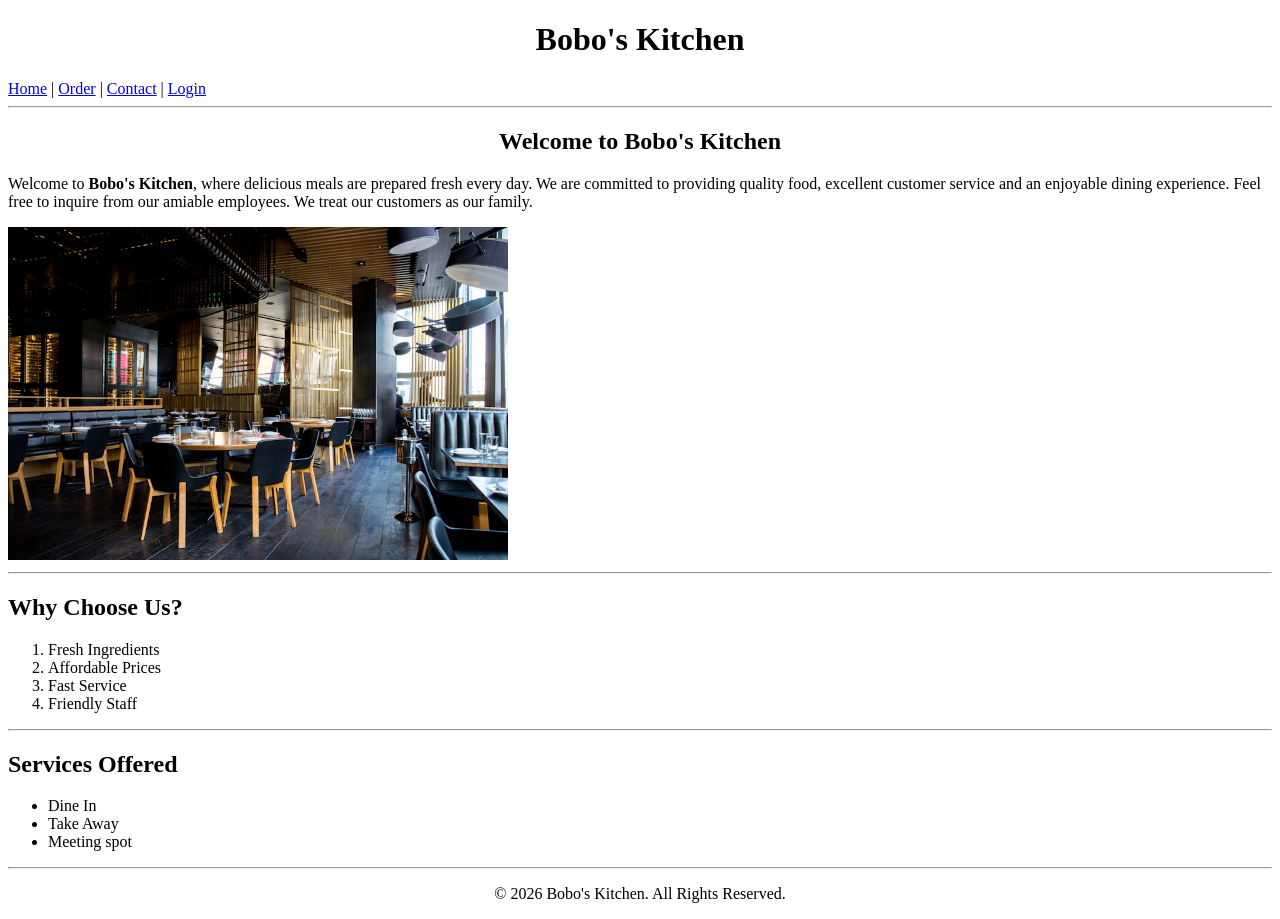
==== index.html @ f2ddc73f "Adding links to link the css file to the html files" ====
<!DOCTYPE html>

<html lang="en">

<head>
    <meta charset="UTF-8">
    <meta name="viewport" content="width=device-width, initial-scale=1.0">
    <title>Bobo's Kitchen - Home</title>
    <link rel="preconnect" href="https://fonts.googleapis.com">
<link rel="preconnect" href="https://fonts.gstatic.com" crossorigin>

<link href="https://fonts.googleapis.com/css2?family=Poppins:wght@300;400;500;600;700&display=swap" rel="stylesheet">

<link rel="stylesheet" href="css/style.css">
</head>

<body>

<header>
    <center><h1>Bobo's Kitchen</h1></center>

    <nav>
        <a href="index.html">Home</a> |
        <a href="order.html">Order</a> |
        <a href="contact.html">Contact</a> |
        <a href="login.html">Login</a>
    </nav>
</header>

<hr>

<section>

   <h2 align="center">Welcome to Bobo's Kitchen</h2>

    <p>
        Welcome to <strong>Bobo's Kitchen</strong>, where delicious meals are prepared
        fresh every day. We are committed to providing quality food,
        excellent customer service and an enjoyable dining experience.
        Feel free to inquire from our amiable employees.
        We treat our customers as our family. 
    </p>

    <img src="images\restaurant.jpeg"
        alt="Restaurant"
        width="500">

</section>

<hr>

<section>

    <h2>Why Choose Us?</h2>

    <ol>
        <li>Fresh Ingredients</li>
        <li>Affordable Prices</li>
        <li>Fast Service</li>
        <li>Friendly Staff</li>
    </ol>

</section>

<hr>

<section>

    <h2>Services Offered</h2>

    <ul>
        <li>Dine In</li>
        <li>Take Away</li>
        <li>Meeting spot</li>
    </ul>

</section>

<hr>

<footer>
    <p align="center">
        © 2026 Bobo's Kitchen. All Rights Reserved.
    </p></centre>
</footer>

</body>

</html>
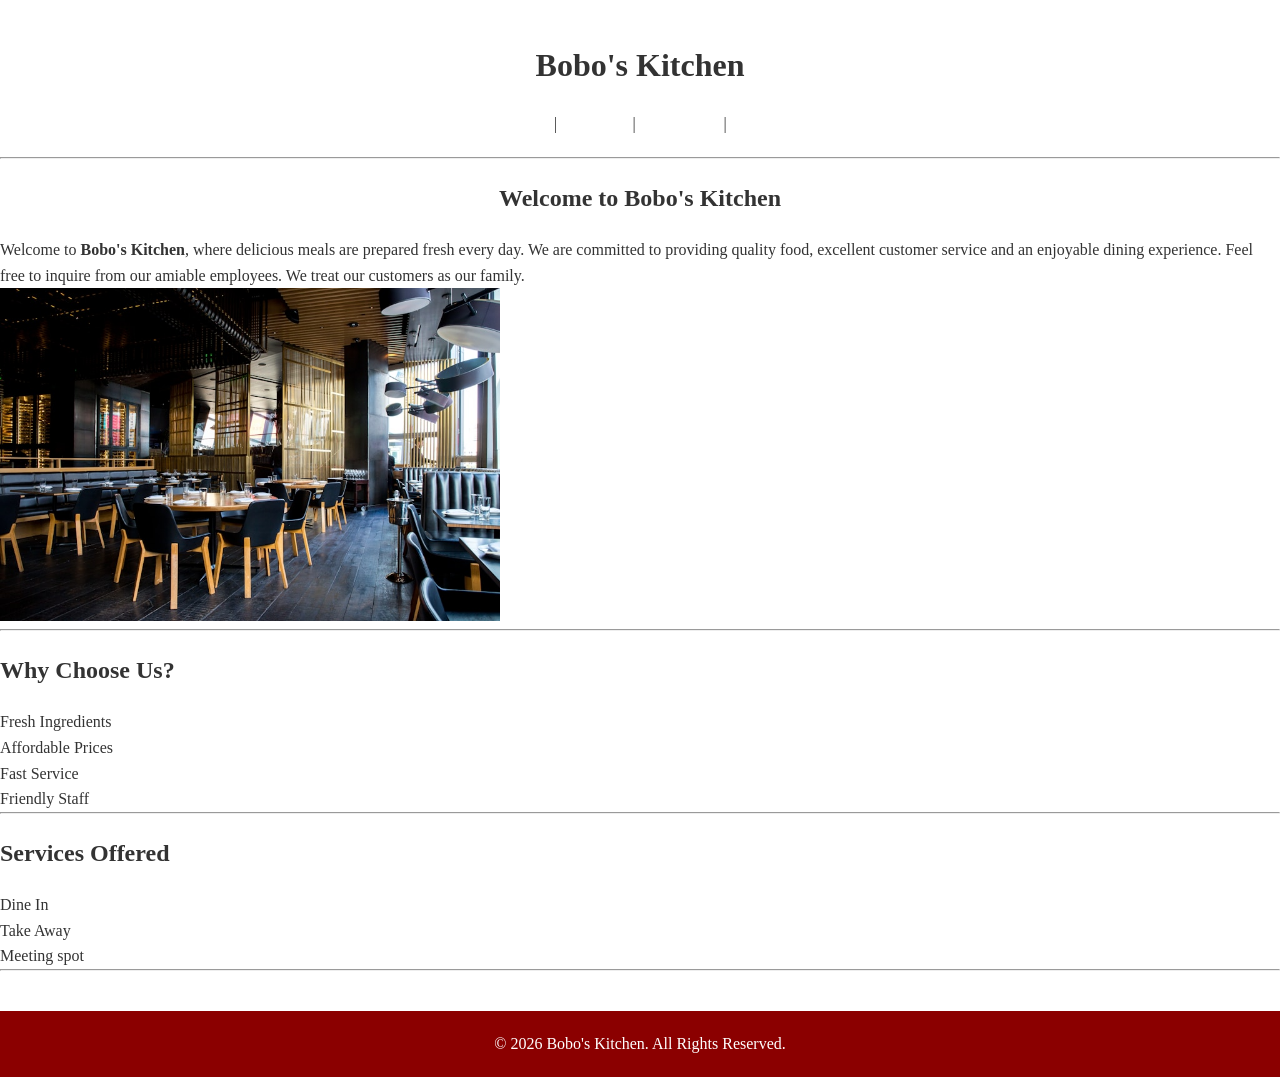
==== commit 5a517a61: "Modified html files" ====
--- a/index.html
+++ b/index.html
@@ -11,7 +11,7 @@
 
 <link href="https://fonts.googleapis.com/css2?family=Poppins:wght@300;400;500;600;700&display=swap" rel="stylesheet">
 
-<link rel="stylesheet" href="css/style.css">
+<link rel="stylesheet" href="CSS file/style.css">
 </head>
 
 <body>
--- a/CSS file/style.css
+++ b/CSS file/style.css
@@ -0,0 +1,309 @@
+/* GOOGLE FONT */
+
+*{
+margin:0;
+padding:0;
+box-sizing:border-box;
+}
+
+:root{
+
+```
+--background:#FFF8F0;
+--card:#FFFFFF;
+--text:#333333;
+
+--primary:#8B0000;
+--secondary:#D97706;
+```
+
+}
+
+.dark-mode{
+
+```
+--background:#1E1E1E;
+--card:#2C2C2C;
+--text:#F5F5F5;
+
+--primary:#D97706;
+--secondary:#FFD166;
+```
+
+}
+
+body{
+
+```
+font-family:'Poppins', sans-serif;
+background:var(--background);
+color:var(--text);
+
+line-height:1.6;
+```
+
+}
+
+/* HEADER */
+
+header{
+
+```
+background:var(--primary);
+
+padding:20px;
+
+text-align:center;
+```
+
+}
+
+/* NAVIGATION */
+
+nav{
+
+```
+display:flex;
+
+justify-content:center;
+
+gap:20px;
+
+margin-top:15px;
+
+flex-wrap:wrap;
+```
+
+}
+
+nav a{
+
+```
+text-decoration:none;
+
+color:white;
+
+padding:10px 15px;
+
+border-radius:6px;
+
+transition:0.3s;
+```
+
+}
+
+nav a:hover{
+
+```
+background:var(--secondary);
+```
+
+}
+
+/* TITLES */
+
+h1,h2,h3{
+
+```
+text-align:center;
+
+margin:20px 0;
+```
+
+}
+
+/* CARDS */
+
+.card{
+
+```
+background:var(--card);
+
+padding:20px;
+
+margin:20px auto;
+
+width:80%;
+
+border-radius:10px;
+
+box-shadow:0 2px 10px rgba(0,0,0,0.2);
+```
+
+}
+
+/* MENU IMAGES */
+
+.food-image{
+
+```
+width:250px;
+
+border-radius:10px;
+
+display:block;
+
+margin:auto;
+
+transition:0.4s;
+```
+
+}
+
+.food-image:hover{
+
+```
+transform:scale(1.05);
+```
+
+}
+
+/* FORMS */
+
+form{
+
+```
+width:60%;
+
+margin:auto;
+
+background:var(--card);
+
+padding:25px;
+
+border-radius:10px;
+
+box-shadow:0 2px 10px rgba(0,0,0,0.2);
+```
+
+}
+
+label{
+
+```
+font-weight:600;
+```
+
+}
+
+input,
+select,
+textarea{
+
+```
+width:100%;
+
+padding:10px;
+
+margin-top:5px;
+
+margin-bottom:15px;
+
+border:1px solid #ccc;
+
+border-radius:5px;
+```
+
+}
+
+/* BUTTONS */
+
+button{
+
+```
+background:var(--primary);
+
+color:white;
+
+border:none;
+
+padding:12px 20px;
+
+border-radius:5px;
+
+cursor:pointer;
+
+transition:0.3s;
+```
+
+}
+
+button:hover{
+
+```
+background:var(--secondary);
+```
+
+}
+
+/* TABLES */
+
+table{
+
+```
+margin:auto;
+
+border-collapse:collapse;
+```
+
+}
+
+table,
+th,
+td{
+
+```
+border:1px solid #ccc;
+```
+
+}
+
+th,
+td{
+
+```
+padding:10px;
+```
+
+}
+
+/* FOOTER */
+
+footer{
+
+```
+text-align:center;
+
+background:var(--primary);
+
+color:white;
+
+padding:20px;
+
+margin-top:40px;
+```
+
+}
+
+/* RESPONSIVE */
+
+@media(max-width:768px){
+
+```
+form{
+
+    width:90%;
+}
+
+.card{
+
+    width:95%;
+}
+
+nav{
+
+    flex-direction:column;
+}
+```
+
+}
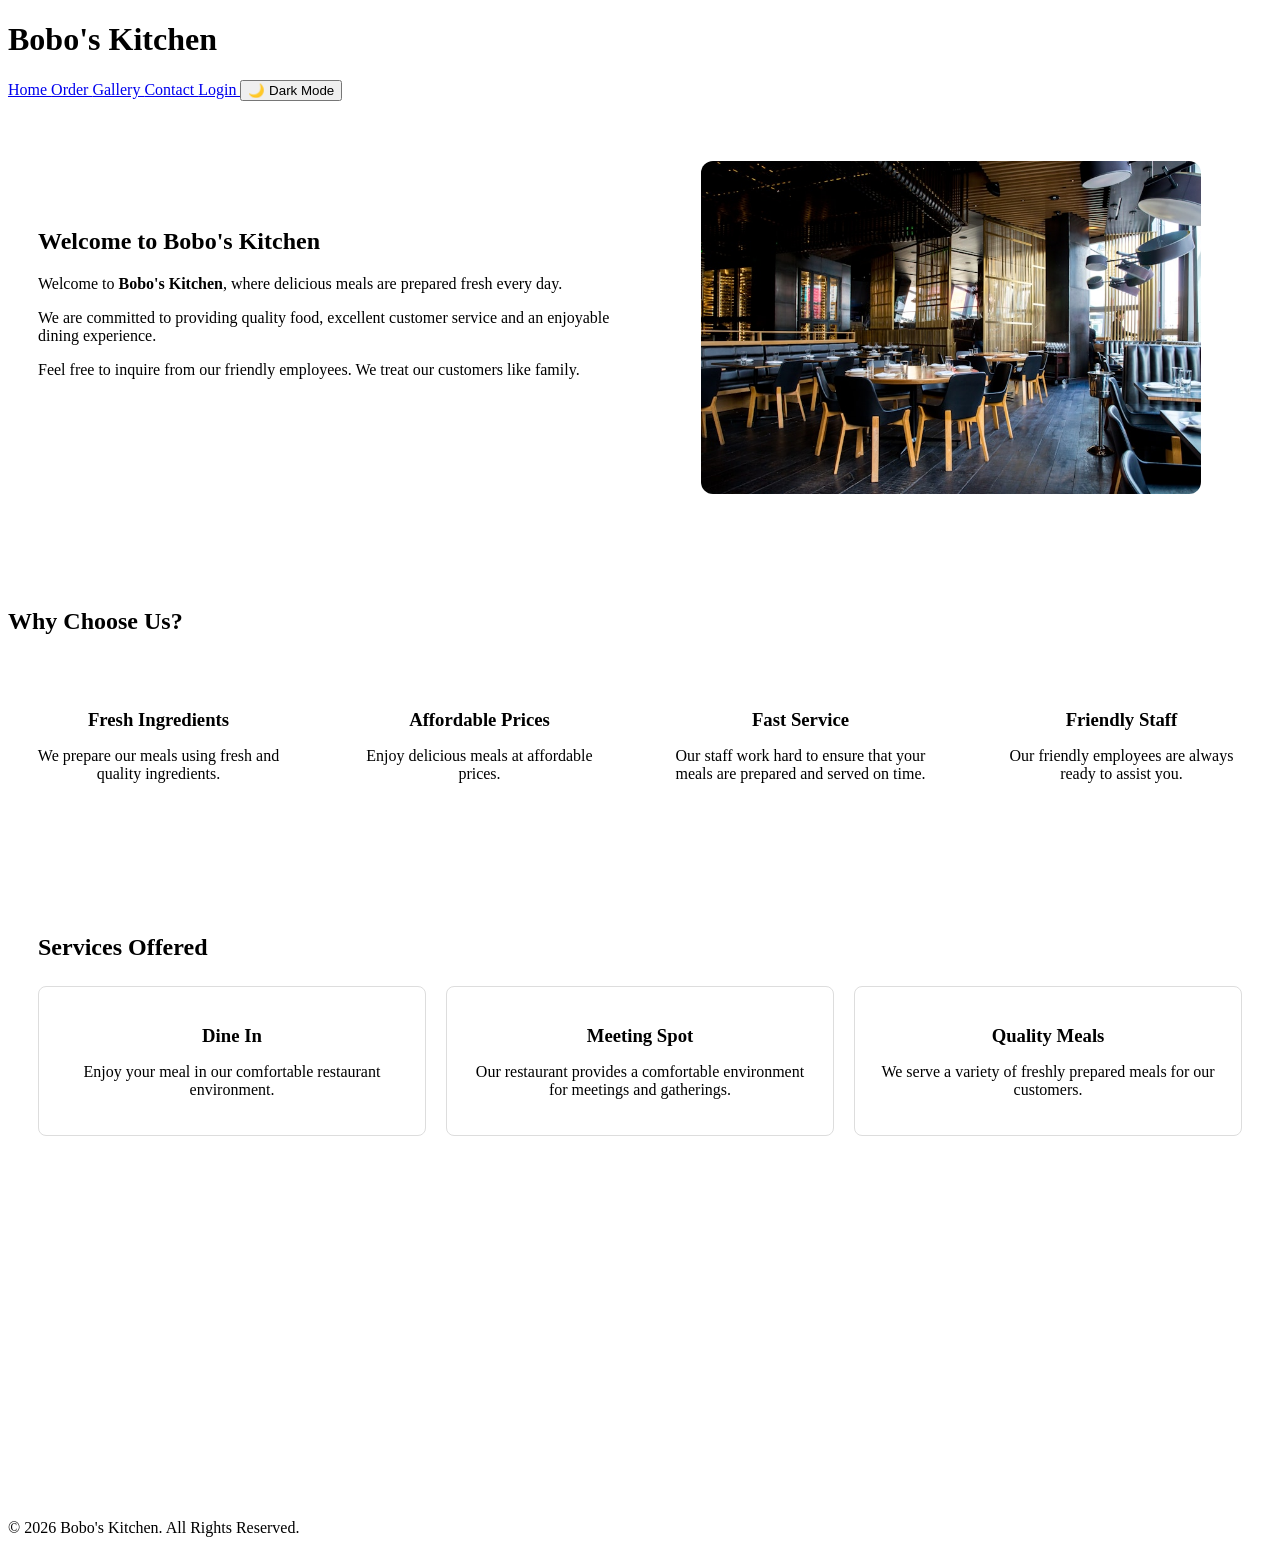
==== commit d19bc9a2: "Modified content" ====
--- a/index.html
+++ b/index.html
@@ -1,89 +1,362 @@
 <!DOCTYPE html>
-
 <html lang="en">
 
 <head>
+
     <meta charset="UTF-8">
+
     <meta name="viewport" content="width=device-width, initial-scale=1.0">
+
     <title>Bobo's Kitchen - Home</title>
+
+
+    <!-- Google Font -->
     <link rel="preconnect" href="https://fonts.googleapis.com">
-<link rel="preconnect" href="https://fonts.gstatic.com" crossorigin>
-
-<link href="https://fonts.googleapis.com/css2?family=Poppins:wght@300;400;500;600;700&display=swap" rel="stylesheet">
-
-<link rel="stylesheet" href="CSS file/style.css">
+
+    <link rel="preconnect"
+          href="https://fonts.gstatic.com"
+          crossorigin>
+
+    <link href="https://fonts.googleapis.com/css2?family=Poppins:wght@300;400;500;600;700&display=swap"
+          rel="stylesheet">
+
+
+    <!-- External CSS -->
+    <link rel="stylesheet"
+          href="CSS file/style.css">
+
 </head>
 
+
 <body>
 
-<header>
-    <center><h1>Bobo's Kitchen</h1></center>
-
-    <nav>
-        <a href="index.html">Home</a> |
-        <a href="order.html">Order</a> |
-        <a href="contact.html">Contact</a> |
-        <a href="login.html">Login</a>
-    </nav>
-</header>
-
-<hr>
-
-<section>
-
-   <h2 align="center">Welcome to Bobo's Kitchen</h2>
-
-    <p>
-        Welcome to <strong>Bobo's Kitchen</strong>, where delicious meals are prepared
-        fresh every day. We are committed to providing quality food,
-        excellent customer service and an enjoyable dining experience.
-        Feel free to inquire from our amiable employees.
-        We treat our customers as our family. 
-    </p>
-
-    <img src="images\restaurant.jpeg"
-        alt="Restaurant"
-        width="500">
-
-</section>
-
-<hr>
-
-<section>
-
-    <h2>Why Choose Us?</h2>
-
-    <ol>
-        <li>Fresh Ingredients</li>
-        <li>Affordable Prices</li>
-        <li>Fast Service</li>
-        <li>Friendly Staff</li>
-    </ol>
-
-</section>
-
-<hr>
-
-<section>
-
-    <h2>Services Offered</h2>
-
-    <ul>
-        <li>Dine In</li>
-        <li>Take Away</li>
-        <li>Meeting spot</li>
-    </ul>
-
-</section>
-
-<hr>
-
-<footer>
-    <p align="center">
-        © 2026 Bobo's Kitchen. All Rights Reserved.
-    </p></centre>
-</footer>
+
+    <!-- ==============================
+         HEADER
+    =============================== -->
+
+    <header class="site-header">
+
+        <div class="header-container">
+
+            <h1>Bobo's Kitchen</h1>
+
+
+            <!-- Navigation -->
+
+            <nav class="navbar">
+
+                <a href="index.html">
+                    Home
+                </a>
+
+                <a href="order.html">
+                    Order
+                </a>
+
+                <a href="gallery.html">
+                    Gallery
+                </a>
+
+                <a href="contact.html">
+                    Contact
+                </a>
+
+                <a href="login.html">
+                    Login
+                </a>
+
+
+                <!-- Dark Mode -->
+
+                <button id="themeToggle">
+                    🌙 Dark Mode
+                </button>
+
+            </nav>
+
+        </div>
+
+    </header>
+
+
+
+    <!-- ==============================
+         MAIN CONTENT
+    =============================== -->
+
+    <main class="main-content">
+
+
+        <!-- Welcome Section -->
+
+        <section class="welcome-section">
+
+            <div class="welcome-container">
+
+
+                <div class="welcome-text">
+
+                    <h2>
+                        Welcome to Bobo's Kitchen
+                    </h2>
+
+
+                    <p>
+
+                        Welcome to
+                        <strong>Bobo's Kitchen</strong>,
+                        where delicious meals are prepared
+                        fresh every day.
+
+                    </p>
+
+
+                    <p>
+
+                        We are committed to providing quality
+                        food, excellent customer service and
+                        an enjoyable dining experience.
+
+                    </p>
+
+
+                    <p>
+
+                        Feel free to inquire from our friendly
+                        employees. We treat our customers
+                        like family.
+
+                    </p>
+
+
+                    <a href="order.html"
+                       class="home-button">
+
+                        View Our Menu
+
+                    </a>
+
+                </div>
+
+
+
+                <div class="welcome-image">
+
+                    <img
+                        src="images/restaurant.jpeg"
+                        alt="Inside Bobo's Kitchen restaurant">
+
+                </div>
+
+
+            </div>
+
+        </section>
+
+
+
+        <!-- ==============================
+             WHY CHOOSE US
+        =============================== -->
+
+        <section class="why-us-section">
+
+            <h2>
+                Why Choose Us?
+            </h2>
+
+
+            <div class="features-container">
+
+
+                <!-- Feature 1 -->
+
+                <div class="feature-card">
+
+                    <h3>
+                        Fresh Ingredients
+                    </h3>
+
+                    <p>
+                        We prepare our meals using
+                        fresh and quality ingredients.
+                    </p>
+
+                </div>
+
+
+                <!-- Feature 2 -->
+
+                <div class="feature-card">
+
+                    <h3>
+                        Affordable Prices
+                    </h3>
+
+                    <p>
+                        Enjoy delicious meals at
+                        affordable prices.
+                    </p>
+
+                </div>
+
+
+                <!-- Feature 3 -->
+
+                <div class="feature-card">
+
+                    <h3>
+                        Fast Service
+                    </h3>
+
+                    <p>
+                        Our staff work hard to ensure
+                        that your meals are prepared
+                        and served on time.
+                    </p>
+
+                </div>
+
+
+                <!-- Feature 4 -->
+
+                <div class="feature-card">
+
+                    <h3>
+                        Friendly Staff
+                    </h3>
+
+                    <p>
+                        Our friendly employees are
+                        always ready to assist you.
+                    </p>
+
+                </div>
+
+            </div>
+
+        </section>
+
+
+
+        <!-- ==============================
+             SERVICES
+        =============================== -->
+
+        <section class="services-section">
+
+            <div class="content-card">
+
+                <h2>
+                    Services Offered
+                </h2>
+
+
+                <div class="services-list">
+
+                    <div class="service-item">
+
+                        <h3>
+                            Dine In
+                        </h3>
+
+                        <p>
+                            Enjoy your meal in our
+                            comfortable restaurant
+                            environment.
+                        </p>
+
+                    </div>
+
+
+                    <div class="service-item">
+
+                        <h3>
+                            Meeting Spot
+                        </h3>
+
+                        <p>
+                            Our restaurant provides
+                            a comfortable environment
+                            for meetings and gatherings.
+                        </p>
+
+                    </div>
+
+
+                    <div class="service-item">
+
+                        <h3>
+                            Quality Meals
+                        </h3>
+
+                        <p>
+                            We serve a variety of
+                            freshly prepared meals
+                            for our customers.
+                        </p>
+
+                    </div>
+
+                </div>
+
+            </div>
+
+        </section>
+
+
+
+        <!-- ==============================
+             CALL TO ACTION
+        =============================== -->
+
+        <section class="home-cta">
+
+            <h2>
+                Ready to Enjoy a Meal?
+            </h2>
+
+            <p>
+                Visit Bobo's Kitchen and enjoy
+                a delicious dining experience.
+            </p>
+
+
+            <a href="order.html"
+               class="home-button">
+
+                View Menu & Order
+
+            </a>
+
+        </section>
+
+
+    </main>
+
+
+
+    <!-- ==============================
+         FOOTER
+    =============================== -->
+
+    <footer class="site-footer">
+
+        <p>
+            © 2026 Bobo's Kitchen.
+            All Rights Reserved.
+        </p>
+
+    </footer>
+
+
+
+    <!-- JavaScript -->
+
+    <script src="js/script.js"></script>
+
 
 </body>
 
-</html>
+</html>
--- a/CSS file/style.css
+++ b/CSS file/style.css
@@ -1,309 +1,412 @@
-/* GOOGLE FONT */
-
-*{
-margin:0;
-padding:0;
-box-sizing:border-box;
-}
-
-:root{
-
-```
---background:#FFF8F0;
---card:#FFFFFF;
---text:#333333;
-
---primary:#8B0000;
---secondary:#D97706;
-```
-
-}
-
-.dark-mode{
-
-```
---background:#1E1E1E;
---card:#2C2C2C;
---text:#F5F5F5;
-
---primary:#D97706;
---secondary:#FFD166;
-```
-
-}
-
-body{
-
-```
-font-family:'Poppins', sans-serif;
-background:var(--background);
-color:var(--text);
-
-line-height:1.6;
-```
-
-}
-
-/* HEADER */
-
-header{
-
-```
-background:var(--primary);
-
-padding:20px;
-
-text-align:center;
-```
-
-}
-
-/* NAVIGATION */
-
-nav{
-
-```
-display:flex;
-
-justify-content:center;
-
-gap:20px;
-
-margin-top:15px;
-
-flex-wrap:wrap;
-```
-
-}
-
-nav a{
-
-```
-text-decoration:none;
-
-color:white;
-
-padding:10px 15px;
-
-border-radius:6px;
-
-transition:0.3s;
-```
-
-}
-
-nav a:hover{
-
-```
-background:var(--secondary);
-```
-
-}
-
-/* TITLES */
-
-h1,h2,h3{
-
-```
-text-align:center;
-
-margin:20px 0;
-```
-
-}
-
-/* CARDS */
-
-.card{
-
-```
-background:var(--card);
-
-padding:20px;
-
-margin:20px auto;
-
-width:80%;
-
-border-radius:10px;
-
-box-shadow:0 2px 10px rgba(0,0,0,0.2);
-```
-
-}
-
-/* MENU IMAGES */
-
-.food-image{
-
-```
-width:250px;
-
-border-radius:10px;
-
-display:block;
-
-margin:auto;
-
-transition:0.4s;
-```
-
-}
-
-.food-image:hover{
-
-```
-transform:scale(1.05);
-```
-
-}
-
-/* FORMS */
-
-form{
-
-```
-width:60%;
-
-margin:auto;
-
-background:var(--card);
-
-padding:25px;
-
-border-radius:10px;
-
-box-shadow:0 2px 10px rgba(0,0,0,0.2);
-```
-
-}
-
-label{
-
-```
-font-weight:600;
-```
-
-}
-
-input,
-select,
-textarea{
-
-```
-width:100%;
-
-padding:10px;
-
-margin-top:5px;
-
-margin-bottom:15px;
-
-border:1px solid #ccc;
-
-border-radius:5px;
-```
-
-}
-
-/* BUTTONS */
-
-button{
-
-```
-background:var(--primary);
-
-color:white;
-
-border:none;
-
-padding:12px 20px;
-
-border-radius:5px;
-
-cursor:pointer;
-
-transition:0.3s;
-```
-
-}
-
-button:hover{
-
-```
-background:var(--secondary);
-```
-
-}
-
-/* TABLES */
-
-table{
-
-```
-margin:auto;
-
-border-collapse:collapse;
-```
-
-}
-
-table,
-th,
-td{
-
-```
-border:1px solid #ccc;
-```
-
-}
-
-th,
-td{
-
-```
-padding:10px;
-```
-
-}
-
-/* FOOTER */
-
-footer{
-
-```
-text-align:center;
-
-background:var(--primary);
-
-color:white;
-
-padding:20px;
-
-margin-top:40px;
-```
-
-}
-
-/* RESPONSIVE */
-
-@media(max-width:768px){
-
-```
-form{
-
-    width:90%;
-}
-
-.card{
-
-    width:95%;
-}
-
-nav{
-
-    flex-direction:column;
-}
-```
-
-}
+/* ==============================
+   HOME PAGE
+============================== */
+
+.welcome-section {
+    padding: 30px 0;
+}
+
+.welcome-container {
+
+    display: flex;
+
+    align-items: center;
+
+    justify-content: space-between;
+
+    gap: 40px;
+
+    background: var(--card);
+
+    padding: 30px;
+
+    border-radius: 12px;
+
+    box-shadow: 0 4px 15px var(--shadow);
+}
+
+.welcome-text {
+
+    flex: 1;
+
+    text-align: left;
+}
+
+.welcome-text h2 {
+
+    text-align: left;
+
+    color: var(--primary);
+
+    margin-bottom: 20px;
+}
+
+.welcome-text p {
+
+    margin-bottom: 15px;
+}
+
+.welcome-image {
+
+    flex: 1;
+
+    text-align: center;
+}
+
+.welcome-image img {
+
+    width: 100%;
+
+    max-width: 500px;
+
+    border-radius: 12px;
+
+    transition: 0.4s;
+}
+
+.welcome-image img:hover {
+
+    transform: scale(1.03);
+}
+
+
+/* ==============================
+   HOME BUTTON
+============================== */
+
+.home-button {
+
+    display: inline-block;
+
+    margin-top: 15px;
+
+    padding: 12px 25px;
+
+    background: var(--primary);
+
+    color: white;
+
+    text-decoration: none;
+
+    border-radius: 7px;
+
+    transition: 0.3s;
+}
+
+.home-button:hover {
+
+    background: var(--secondary);
+
+    transform: translateY(-3px);
+}
+
+
+/* ==============================
+   WHY CHOOSE US
+============================== */
+
+.why-us-section {
+
+    padding: 30px 0;
+}
+
+.why-us-section > h2 {
+
+    color: var(--primary);
+
+    margin-bottom: 30px;
+}
+
+.features-container {
+
+    display: grid;
+
+    grid-template-columns: repeat(4, 1fr);
+
+    gap: 20px;
+}
+
+.feature-card {
+
+    background: var(--card);
+
+    padding: 25px;
+
+    border-radius: 10px;
+
+    text-align: center;
+
+    box-shadow: 0 4px 12px var(--shadow);
+
+    transition: 0.3s;
+}
+
+.feature-card:hover {
+
+    transform: translateY(-6px);
+}
+
+.feature-card h3 {
+
+    color: var(--primary);
+
+    margin-bottom: 10px;
+}
+
+
+/* ==============================
+   SERVICES
+============================== */
+
+.services-section {
+
+    padding: 30px 0;
+}
+
+.content-card {
+
+    background: var(--card);
+
+    padding: 30px;
+
+    border-radius: 12px;
+
+    box-shadow: 0 4px 15px var(--shadow);
+
+    margin-bottom: 30px;
+}
+
+.content-card h2 {
+
+    color: var(--primary);
+
+    margin-bottom: 25px;
+}
+
+.services-list {
+
+    display: grid;
+
+    grid-template-columns: repeat(3, 1fr);
+
+    gap: 20px;
+}
+
+.service-item {
+
+    padding: 20px;
+
+    border: 1px solid #ddd;
+
+    border-radius: 8px;
+
+    text-align: center;
+
+    transition: 0.3s;
+}
+
+.service-item:hover {
+
+    transform: translateY(-5px);
+
+    border-color: var(--secondary);
+}
+
+.service-item h3 {
+
+    color: var(--primary);
+
+    margin-bottom: 10px;
+}
+
+
+/* ==============================
+   HOME CALL TO ACTION
+============================== */
+
+.home-cta {
+
+    background: var(--primary);
+
+    color: white;
+
+    text-align: center;
+
+    padding: 40px 20px;
+
+    border-radius: 12px;
+
+    margin: 30px 0;
+}
+
+.home-cta h2 {
+
+    margin-bottom: 10px;
+}
+
+.home-cta p {
+
+    margin-bottom: 15px;
+}
+
+
+/* ==============================
+   CONTACT PAGE
+============================== */
+
+.page-title {
+
+    text-align: center;
+
+    margin-bottom: 30px;
+}
+
+.page-title h2 {
+
+    color: var(--primary);
+
+    margin-bottom: 10px;
+}
+
+
+/* ==============================
+   CONTACT DETAILS
+============================== */
+
+.contact-details {
+
+    display: grid;
+
+    grid-template-columns: repeat(3, 1fr);
+
+    gap: 20px;
+}
+
+.contact-item {
+
+    text-align: center;
+
+    padding: 20px;
+
+    border: 1px solid #ddd;
+
+    border-radius: 8px;
+
+    transition: 0.3s;
+}
+
+.contact-item:hover {
+
+    transform: translateY(-5px);
+
+    border-color: var(--secondary);
+}
+
+.contact-item h3 {
+
+    color: var(--primary);
+
+    margin-bottom: 8px;
+}
+
+
+/* ==============================
+   OPENING HOURS TABLE
+============================== */
+
+.hours-table {
+
+    width: 100%;
+
+    border-collapse: collapse;
+
+    margin-top: 20px;
+}
+
+.hours-table th {
+
+    background: var(--primary);
+
+    color: white;
+
+    padding: 14px;
+}
+
+.hours-table td {
+
+    padding: 14px;
+
+    text-align: center;
+
+    border: 1px solid #ddd;
+}
+
+.hours-table tr:hover {
+
+    background: rgba(212, 160, 23, 0.1);
+}
+
+
+/* ==============================
+   RESPONSIVE HOME & CONTACT
+============================== */
+
+@media (max-width: 900px) {
+
+    .welcome-container {
+
+        flex-direction: column;
+
+        text-align: center;
+    }
+
+    .welcome-text {
+
+        text-align: center;
+    }
+
+    .welcome-text h2 {
+
+        text-align: center;
+    }
+
+    .features-container {
+
+        grid-template-columns: repeat(2, 1fr);
+    }
+
+    .services-list {
+
+        grid-template-columns: 1fr;
+    }
+
+    .contact-details {
+
+        grid-template-columns: 1fr;
+    }
+}
+
+
+@media (max-width: 600px) {
+
+    .features-container {
+
+        grid-template-columns: 1fr;
+    }
+
+    .welcome-container {
+
+        padding: 20px;
+    }
+
+    .content-card {
+
+        padding: 20px;
+    }
+
+    .hours-table {
+
+        font-size: 14px;
+    }
+
+}
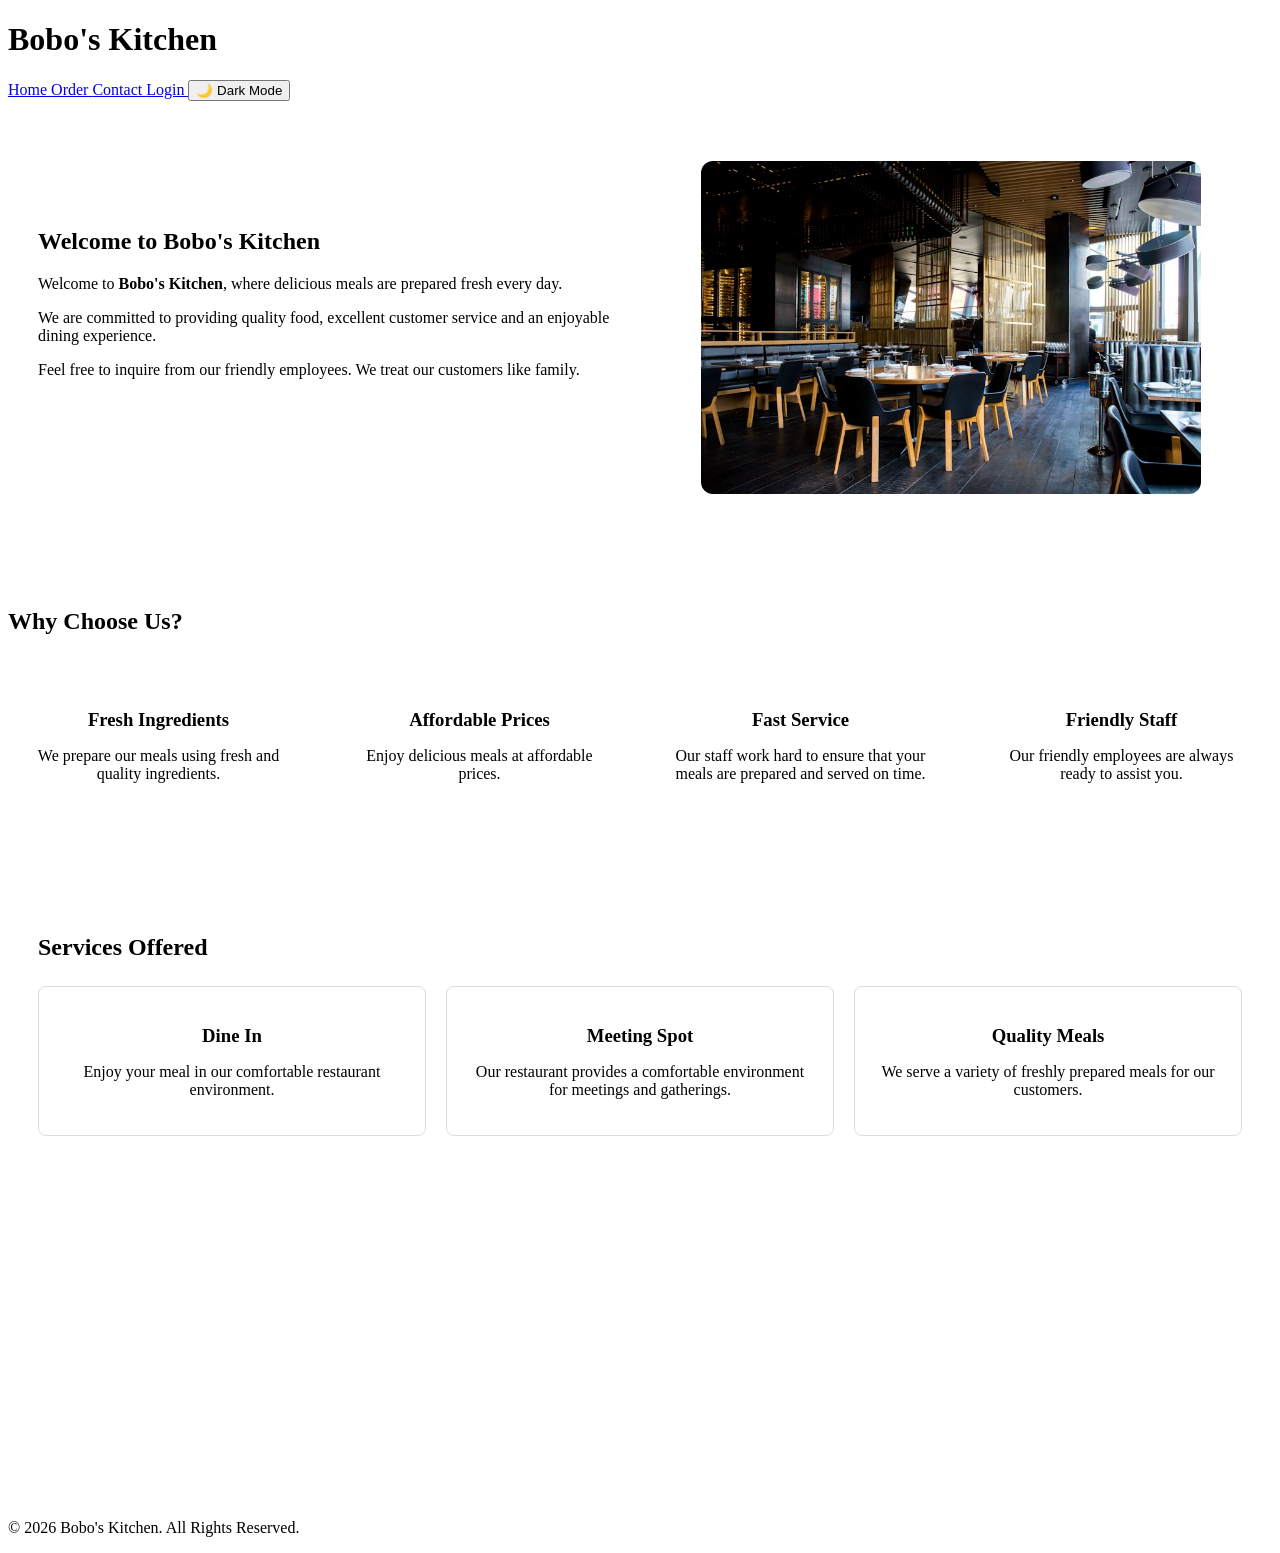
==== commit affc8698: "Modified some files" ====
--- a/index.html
+++ b/index.html
@@ -22,8 +22,7 @@
 
 
     <!-- External CSS -->
-    <link rel="stylesheet"
-          href="CSS file/style.css">
+    <link rel="stylesheet" href="CSS file/style.css">
 
 </head>
 
@@ -52,10 +51,6 @@
 
                 <a href="order.html">
                     Order
-                </a>
-
-                <a href="gallery.html">
-                    Gallery
                 </a>
 
                 <a href="contact.html">
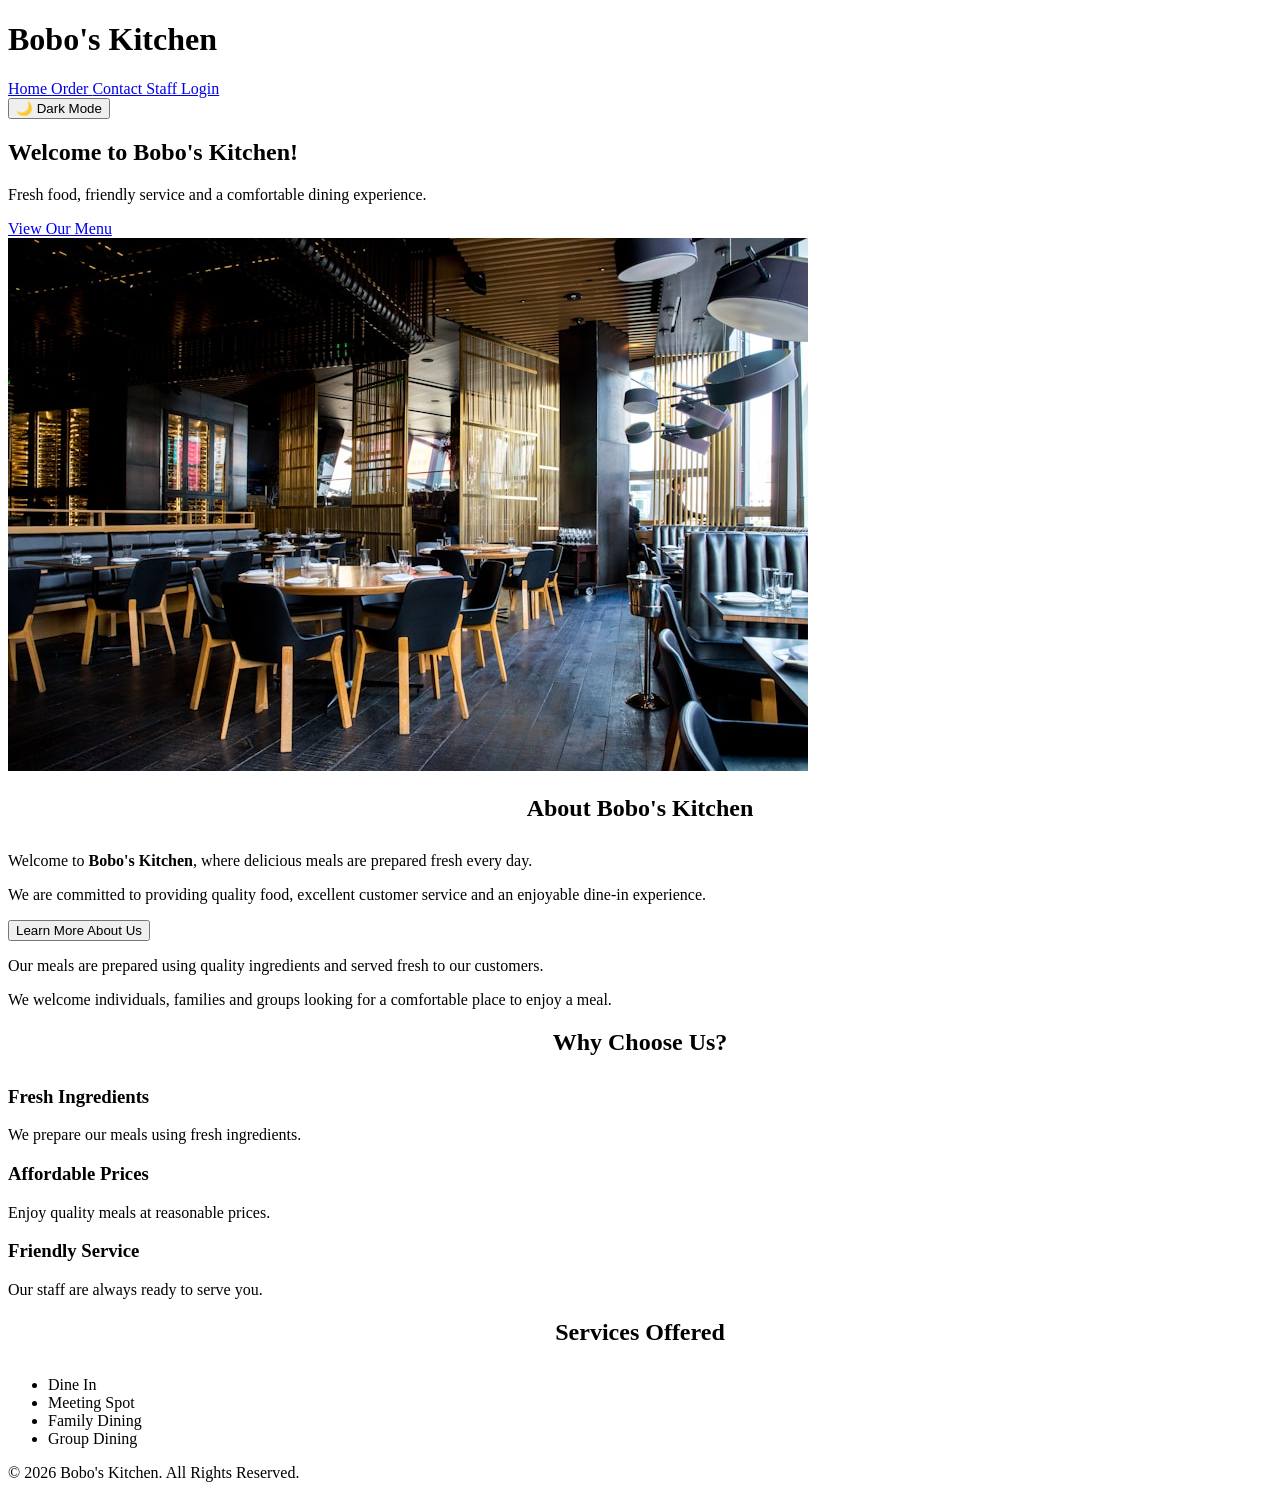
==== commit 6037ddb9: "Edited the html files" ====
--- a/index.html
+++ b/index.html
@@ -5,13 +5,14 @@
 
     <meta charset="UTF-8">
 
-    <meta name="viewport" content="width=device-width, initial-scale=1.0">
+    <meta name="viewport"
+          content="width=device-width, initial-scale=1.0">
 
     <title>Bobo's Kitchen - Home</title>
 
-
     <!-- Google Font -->
-    <link rel="preconnect" href="https://fonts.googleapis.com">
+    <link rel="preconnect"
+          href="https://fonts.googleapis.com">
 
     <link rel="preconnect"
           href="https://fonts.gstatic.com"
@@ -20,7 +21,6 @@
     <link href="https://fonts.googleapis.com/css2?family=Poppins:wght@300;400;500;600;700&display=swap"
           rel="stylesheet">
 
-
     <!-- External CSS -->
     <link rel="stylesheet" href="CSS file/style.css">
 
@@ -29,328 +29,240 @@
 
 <body>
 
-
-    <!-- ==============================
-         HEADER
-    =============================== -->
-
-    <header class="site-header">
-
-        <div class="header-container">
-
-            <h1>Bobo's Kitchen</h1>
-
-
-            <!-- Navigation -->
-
-            <nav class="navbar">
-
-                <a href="index.html">
-                    Home
-                </a>
-
-                <a href="order.html">
-                    Order
-                </a>
-
-                <a href="contact.html">
-                    Contact
-                </a>
-
-                <a href="login.html">
-                    Login
-                </a>
-
-
-                <!-- Dark Mode -->
-
-                <button id="themeToggle">
-                    🌙 Dark Mode
-                </button>
-
-            </nav>
-
-        </div>
-
-    </header>
-
-
-
-    <!-- ==============================
-         MAIN CONTENT
-    =============================== -->
-
-    <main class="main-content">
-
-
-        <!-- Welcome Section -->
-
-        <section class="welcome-section">
-
-            <div class="welcome-container">
-
-
-                <div class="welcome-text">
-
-                    <h2>
-                        Welcome to Bobo's Kitchen
-                    </h2>
-
-
-                    <p>
-
-                        Welcome to
-                        <strong>Bobo's Kitchen</strong>,
-                        where delicious meals are prepared
-                        fresh every day.
-
-                    </p>
-
-
-                    <p>
-
-                        We are committed to providing quality
-                        food, excellent customer service and
-                        an enjoyable dining experience.
-
-                    </p>
-
-
-                    <p>
-
-                        Feel free to inquire from our friendly
-                        employees. We treat our customers
-                        like family.
-
-                    </p>
-
-
-                    <a href="order.html"
-                       class="home-button">
-
-                        View Our Menu
-
-                    </a>
-
-                </div>
-
-
-
-                <div class="welcome-image">
-
-                    <img
-                        src="images/restaurant.jpeg"
-                        alt="Inside Bobo's Kitchen restaurant">
-
-                </div>
-
+<header class="site-header">
+
+    <div class="header-container">
+
+        <h1 class="logo">
+            Bobo's Kitchen
+        </h1>
+
+
+        <nav class="navbar">
+
+            <a href="index.html"
+               class="active">
+                Home
+            </a>
+
+            <a href="order.html">
+                Order
+            </a>
+
+            <a href="contact.html">
+                Contact
+            </a>
+
+            <a href="login.html">
+                Staff Login
+            </a>
+
+        </nav>
+
+
+        <button id="themeToggle"
+                class="theme-button">
+
+            🌙 Dark Mode
+
+        </button>
+
+    </div>
+
+</header>
+
+
+<main>
+
+    <!-- Welcome Section -->
+
+    <section class="hero">
+
+        <div class="hero-content">
+
+            <h2 id="welcomeMessage">
+                Welcome to Bobo's Kitchen!
+            </h2>
+
+
+            <p>
+
+                Fresh food, friendly service and
+                a comfortable dining experience.
+
+            </p>
+
+
+            <a href="order.html"
+               class="btn">
+
+                View Our Menu
+
+            </a>
+
+        </div>
+
+
+        <div class="hero-image">
+
+            <img src="images/restaurant.jpeg"
+                 alt="Bobo's Kitchen restaurant">
+
+        </div>
+
+    </section>
+
+
+    <!-- About -->
+
+    <section class="content-section">
+
+        <h2 class="page-title">
+            About Bobo's Kitchen
+        </h2>
+
+
+        <p>
+
+            Welcome to <strong>Bobo's Kitchen</strong>,
+            where delicious meals are prepared fresh
+            every day.
+
+        </p>
+
+
+        <p>
+
+            We are committed to providing quality food,
+            excellent customer service and an enjoyable
+            dine-in experience.
+
+        </p>
+
+
+        <button id="informationButton"
+                class="btn">
+
+            Learn More About Us
+
+        </button>
+
+
+        <div id="additionalInformation"
+             class="hidden">
+
+            <p>
+
+                Our meals are prepared using quality
+                ingredients and served fresh to our
+                customers.
+
+            </p>
+
+
+            <p>
+
+                We welcome individuals, families and
+                groups looking for a comfortable place
+                to enjoy a meal.
+
+            </p>
+
+        </div>
+
+    </section>
+
+
+    <!-- Why Choose Us -->
+
+    <section class="content-section">
+
+        <h2 class="page-title">
+            Why Choose Us?
+        </h2>
+
+
+        <div class="card-container">
+
+            <div class="info-card">
+
+                <h3>Fresh Ingredients</h3>
+
+                <p>
+                    We prepare our meals using
+                    fresh ingredients.
+                </p>
 
             </div>
 
-        </section>
-
-
-
-        <!-- ==============================
-             WHY CHOOSE US
-        =============================== -->
-
-        <section class="why-us-section">
-
-            <h2>
-                Why Choose Us?
-            </h2>
-
-
-            <div class="features-container">
-
-
-                <!-- Feature 1 -->
-
-                <div class="feature-card">
-
-                    <h3>
-                        Fresh Ingredients
-                    </h3>
-
-                    <p>
-                        We prepare our meals using
-                        fresh and quality ingredients.
-                    </p>
-
-                </div>
-
-
-                <!-- Feature 2 -->
-
-                <div class="feature-card">
-
-                    <h3>
-                        Affordable Prices
-                    </h3>
-
-                    <p>
-                        Enjoy delicious meals at
-                        affordable prices.
-                    </p>
-
-                </div>
-
-
-                <!-- Feature 3 -->
-
-                <div class="feature-card">
-
-                    <h3>
-                        Fast Service
-                    </h3>
-
-                    <p>
-                        Our staff work hard to ensure
-                        that your meals are prepared
-                        and served on time.
-                    </p>
-
-                </div>
-
-
-                <!-- Feature 4 -->
-
-                <div class="feature-card">
-
-                    <h3>
-                        Friendly Staff
-                    </h3>
-
-                    <p>
-                        Our friendly employees are
-                        always ready to assist you.
-                    </p>
-
-                </div>
+
+            <div class="info-card">
+
+                <h3>Affordable Prices</h3>
+
+                <p>
+                    Enjoy quality meals at
+                    reasonable prices.
+                </p>
 
             </div>
 
-        </section>
-
-
-
-        <!-- ==============================
-             SERVICES
-        =============================== -->
-
-        <section class="services-section">
-
-            <div class="content-card">
-
-                <h2>
-                    Services Offered
-                </h2>
-
-
-                <div class="services-list">
-
-                    <div class="service-item">
-
-                        <h3>
-                            Dine In
-                        </h3>
-
-                        <p>
-                            Enjoy your meal in our
-                            comfortable restaurant
-                            environment.
-                        </p>
-
-                    </div>
-
-
-                    <div class="service-item">
-
-                        <h3>
-                            Meeting Spot
-                        </h3>
-
-                        <p>
-                            Our restaurant provides
-                            a comfortable environment
-                            for meetings and gatherings.
-                        </p>
-
-                    </div>
-
-
-                    <div class="service-item">
-
-                        <h3>
-                            Quality Meals
-                        </h3>
-
-                        <p>
-                            We serve a variety of
-                            freshly prepared meals
-                            for our customers.
-                        </p>
-
-                    </div>
-
-                </div>
+
+            <div class="info-card">
+
+                <h3>Friendly Service</h3>
+
+                <p>
+                    Our staff are always ready
+                    to serve you.
+                </p>
 
             </div>
 
-        </section>
-
-
-
-        <!-- ==============================
-             CALL TO ACTION
-        =============================== -->
-
-        <section class="home-cta">
-
-            <h2>
-                Ready to Enjoy a Meal?
-            </h2>
-
-            <p>
-                Visit Bobo's Kitchen and enjoy
-                a delicious dining experience.
-            </p>
-
-
-            <a href="order.html"
-               class="home-button">
-
-                View Menu & Order
-
-            </a>
-
-        </section>
-
-
-    </main>
-
-
-
-    <!-- ==============================
-         FOOTER
-    =============================== -->
-
-    <footer class="site-footer">
-
-        <p>
-            © 2026 Bobo's Kitchen.
-            All Rights Reserved.
-        </p>
-
-    </footer>
-
-
-
-    <!-- JavaScript -->
-
-    <script src="js/script.js"></script>
-
+        </div>
+
+    </section>
+
+
+    <!-- Services -->
+
+    <section class="content-section">
+
+        <h2 class="page-title">
+            Services Offered
+        </h2>
+
+
+        <ul class="styled-list">
+
+            <li>Dine In</li>
+
+            <li>Meeting Spot</li>
+
+            <li>Family Dining</li>
+
+            <li>Group Dining</li>
+
+        </ul>
+
+    </section>
+
+</main>
+
+
+<footer class="site-footer">
+
+    <p>
+        © 2026 Bobo's Kitchen.
+        All Rights Reserved.
+    </p>
+
+</footer>
+
+
+<!-- External JavaScript -->
+
+<script src="js/script.js"></script>
 
 </body>
 
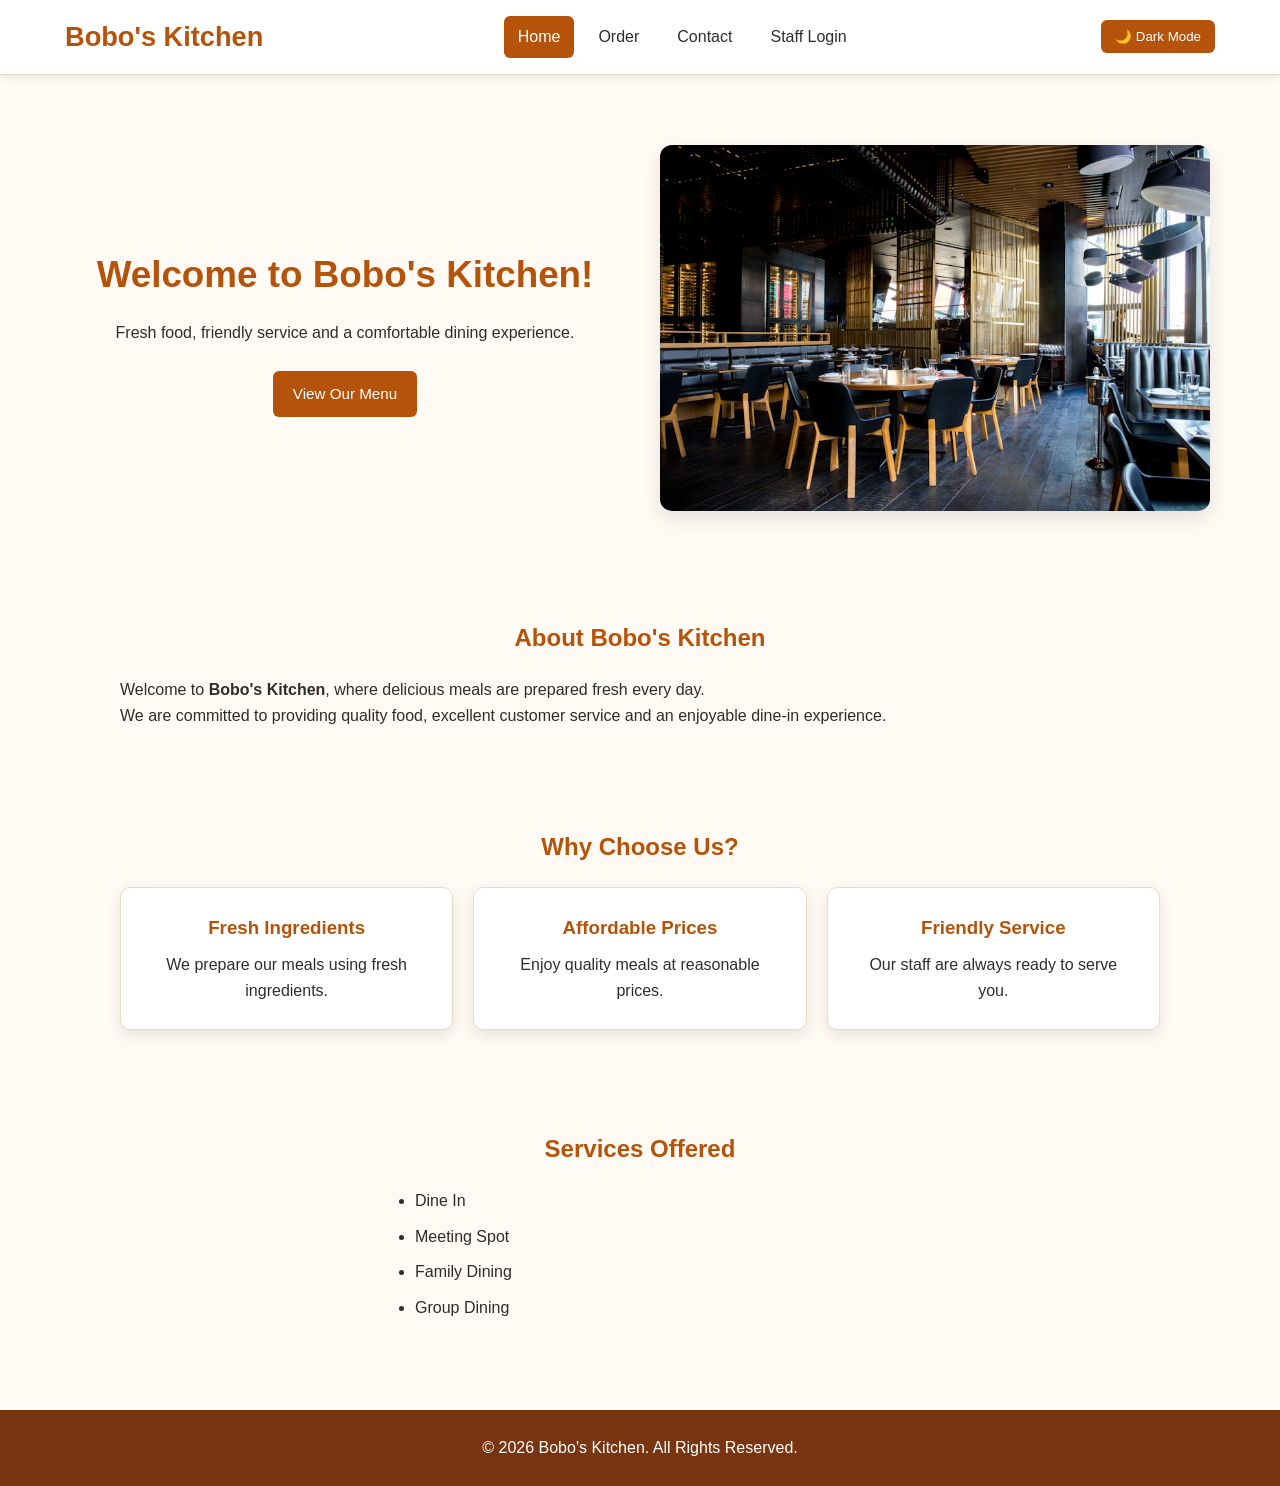
==== commit c9f7c1fd: "Deleted some lines" ====
--- a/index.html
+++ b/index.html
@@ -138,14 +138,6 @@
             dine-in experience.
 
         </p>
-
-
-        <button id="informationButton"
-                class="btn">
-
-            Learn More About Us
-
-        </button>
 
 
         <div id="additionalInformation"
--- a/CSS file/style.css
+++ b/CSS file/style.css
@@ -1,12 +1,123 @@
-/* ==============================
-   HOME PAGE
-============================== */
-
-.welcome-section {
-    padding: 30px 0;
-}
-
-.welcome-container {
+/* =========================================================
+   BOBO'S KITCHEN
+   MAIN EXTERNAL STYLESHEET
+   ========================================================= */
+
+
+/* =========================================================
+   1. GENERAL SETTINGS
+   ========================================================= */
+
+* {
+    box-sizing: border-box;
+    margin: 0;
+    padding: 0;
+}
+
+
+html {
+    scroll-behavior: smooth;
+}
+
+
+body {
+
+    font-family: 'Poppins', sans-serif;
+
+    background-color: #fffaf3;
+
+    color: #2d2d2d;
+
+    line-height: 1.6;
+
+    transition:
+        background-color 0.3s ease,
+        color 0.3s ease;
+}
+
+
+/* =========================================================
+   2. COLOUR VARIABLES
+   ========================================================= */
+
+:root {
+
+    --primary: #b45309;
+
+    --primary-dark: #78350f;
+
+    --secondary: #f59e0b;
+
+    --background: #fffaf3;
+
+    --card-background: #ffffff;
+
+    --text: #2d2d2d;
+
+    --border: #eadcc8;
+
+    --shadow: rgba(0, 0, 0, 0.10);
+
+}
+
+
+/* =========================================================
+   3. DARK MODE
+   ========================================================= */
+
+body.dark-mode {
+
+    --primary: #f59e0b;
+
+    --primary-dark: #fbbf24;
+
+    --secondary: #f59e0b;
+
+    --background: #1c1917;
+
+    --card-background: #292524;
+
+    --text: #f5f5f4;
+
+    --border: #57534e;
+
+    --shadow: rgba(0, 0, 0, 0.40);
+
+    background-color: var(--background);
+
+    color: var(--text);
+
+}
+
+
+/* =========================================================
+   4. HEADER
+   ========================================================= */
+
+.site-header {
+
+    background-color: var(--card-background);
+
+    border-bottom: 1px solid var(--border);
+
+    box-shadow:
+        0 2px 8px var(--shadow);
+
+    position: sticky;
+
+    top: 0;
+
+    z-index: 1000;
+}
+
+
+.header-container {
+
+    max-width: 1200px;
+
+    margin: auto;
+
+    padding: 15px 25px;
 
     display: flex;
 
@@ -14,399 +125,930 @@
 
     justify-content: space-between;
 
+    gap: 20px;
+
+}
+
+
+.logo {
+
+    color: var(--primary);
+
+    font-size: 1.7rem;
+
+    white-space: nowrap;
+
+}
+
+
+/* =========================================================
+   5. NAVIGATION BAR
+   CSS FLEXBOX
+   ========================================================= */
+
+.navbar {
+
+    display: flex;
+
+    align-items: center;
+
+    justify-content: center;
+
+    gap: 10px;
+
+    flex-wrap: wrap;
+}
+
+
+.navbar a {
+
+    text-decoration: none;
+
+    color: var(--text);
+
+    padding: 8px 14px;
+
+    border-radius: 6px;
+
+    transition:
+        background-color 0.3s ease,
+        color 0.3s ease;
+
+}
+
+
+.navbar a:hover {
+
+    background-color: var(--primary);
+
+    color: white;
+
+}
+
+
+.navbar a.active {
+
+    background-color: var(--primary);
+
+    color: white;
+
+}
+
+
+/* =========================================================
+   6. THEME BUTTON
+   ========================================================= */
+
+.theme-button {
+
+    border: none;
+
+    background-color: var(--primary);
+
+    color: white;
+
+    padding: 9px 14px;
+
+    border-radius: 6px;
+
+    cursor: pointer;
+
+    font-family: inherit;
+
+    transition:
+        transform 0.2s ease,
+        background-color 0.3s ease;
+
+}
+
+
+.theme-button:hover {
+
+    background-color: var(--primary-dark);
+
+    transform: translateY(-2px);
+
+}
+
+
+/* =========================================================
+   7. HERO SECTION
+   ========================================================= */
+
+.hero {
+
+    max-width: 1200px;
+
+    margin: 40px auto;
+
+    padding: 30px;
+
+    display: grid;
+
+    grid-template-columns: 1fr 1fr;
+
+    align-items: center;
+
     gap: 40px;
-
-    background: var(--card);
+}
+
+
+.hero-content {
+
+    text-align: center;
+
+}
+
+
+.hero-content h2 {
+
+    color: var(--primary);
+
+    font-size: 2.3rem;
+
+    margin-bottom: 15px;
+
+}
+
+
+.hero-content p {
+
+    margin-bottom: 25px;
+
+}
+
+
+.hero-image img {
+
+    width: 100%;
+
+    border-radius: 12px;
+
+    box-shadow:
+        0 8px 20px var(--shadow);
+
+}
+
+
+/* =========================================================
+   8. GENERAL SECTIONS
+   ========================================================= */
+
+.content-section {
+
+    max-width: 1100px;
+
+    margin: 40px auto;
 
     padding: 30px;
 
+}
+
+
+.page-title {
+
+    text-align: center;
+
+    color: var(--primary);
+
+    margin-bottom: 20px;
+
+}
+
+
+.section-intro {
+
+    text-align: center;
+
+    margin-bottom: 25px;
+
+}
+
+
+/* =========================================================
+   9. BUTTONS
+   ========================================================= */
+
+.btn {
+
+    display: inline-block;
+
+    border: none;
+
+    background-color: var(--primary);
+
+    color: white;
+
+    padding: 11px 20px;
+
+    border-radius: 6px;
+
+    cursor: pointer;
+
+    font-family: inherit;
+
+    font-size: 0.95rem;
+
+    text-decoration: none;
+
+    transition:
+        background-color 0.3s ease,
+        transform 0.2s ease,
+        box-shadow 0.2s ease;
+
+}
+
+
+.btn:hover {
+
+    background-color: var(--primary-dark);
+
+    transform: translateY(-2px);
+
+    box-shadow:
+        0 5px 12px var(--shadow);
+
+}
+
+
+/* =========================================================
+   10. INFORMATION CARDS
+   ========================================================= */
+
+.card-container {
+
+    display: grid;
+
+    grid-template-columns:
+        repeat(3, 1fr);
+
+    gap: 20px;
+
+}
+
+
+.info-card {
+
+    background-color: var(--card-background);
+
+    border: 1px solid var(--border);
+
+    padding: 25px;
+
+    border-radius: 10px;
+
+    text-align: center;
+
+    box-shadow:
+        0 5px 15px var(--shadow);
+
+    transition:
+        transform 0.3s ease;
+
+}
+
+
+.info-card:hover {
+
+    transform: translateY(-5px);
+
+}
+
+
+.info-card h3 {
+
+    color: var(--primary);
+
+    margin-bottom: 10px;
+
+}
+
+
+/* =========================================================
+   11. LISTS
+   ========================================================= */
+
+.styled-list {
+
+    max-width: 500px;
+
+    margin: auto;
+
+    padding-left: 25px;
+
+}
+
+
+.styled-list li {
+
+    margin-bottom: 10px;
+
+}
+
+
+/* =========================================================
+   12. MENU
+   ========================================================= */
+
+.menu-container {
+
+    display: grid;
+
+    grid-template-columns:
+        repeat(3, 1fr);
+
+    gap: 25px;
+
+}
+
+
+/* =========================================================
+   13. CSS FLIP CARDS
+   ========================================================= */
+
+.flip-card {
+
+    background-color: transparent;
+
+    width: 100%;
+
+    height: 350px;
+
+    perspective: 1000px;
+
+}
+
+
+.flip-card-inner {
+
+    position: relative;
+
+    width: 100%;
+
+    height: 100%;
+
+    transition:
+        transform 0.7s;
+
+    transform-style: preserve-3d;
+
+}
+
+
+.flip-card:hover
+.flip-card-inner {
+
+    transform: rotateY(180deg);
+
+}
+
+
+.flip-card-front,
+.flip-card-back {
+
+    position: absolute;
+
+    width: 100%;
+
+    height: 100%;
+
+    backface-visibility: hidden;
+
+    border-radius: 10px;
+
+    overflow: hidden;
+
+    box-shadow:
+        0 5px 15px var(--shadow);
+
+}
+
+
+.flip-card-front {
+
+    background-color: var(--card-background);
+
+    text-align: center;
+
+}
+
+
+.flip-card-front img {
+
+    width: 100%;
+
+    height: 230px;
+
+    object-fit: cover;
+
+}
+
+
+.flip-card-front h3 {
+
+    color: var(--primary);
+
+    margin-top: 10px;
+
+}
+
+
+.flip-card-back {
+
+    background-color: var(--primary);
+
+    color: white;
+
+    transform: rotateY(180deg);
+
+    padding: 30px;
+
+    display: flex;
+
+    flex-direction: column;
+
+    align-items: center;
+
+    justify-content: center;
+
+    text-align: center;
+
+}
+
+
+.flip-card-back h3 {
+
+    margin-bottom: 15px;
+
+}
+
+
+/* =========================================================
+   14. FORMS
+   ========================================================= */
+
+.form-section {
+
+    max-width: 650px;
+
+    margin: 50px auto;
+
+    padding: 20px;
+
+}
+
+
+.form-card {
+
+    background-color: var(--card-background);
+
+    border: 1px solid var(--border);
+
+    padding: 35px;
+
     border-radius: 12px;
 
-    box-shadow: 0 4px 15px var(--shadow);
-}
-
-.welcome-text {
-
-    flex: 1;
-
-    text-align: left;
-}
-
-.welcome-text h2 {
-
-    text-align: left;
+    box-shadow:
+        0 8px 20px var(--shadow);
+
+}
+
+
+.main-form {
+
+    max-width: 650px;
+
+    margin: auto;
+
+    background-color: var(--card-background);
+
+    padding: 30px;
+
+    border-radius: 10px;
+
+    border: 1px solid var(--border);
+
+    box-shadow:
+        0 5px 15px var(--shadow);
+
+}
+
+
+.main-form label,
+.form-card label {
+
+    display: block;
+
+    margin-top: 15px;
+
+    margin-bottom: 6px;
+
+    font-weight: 500;
+
+}
+
+
+.main-form input,
+.main-form select,
+.main-form textarea,
+.form-card input,
+.form-card select,
+.form-card textarea {
+
+    width: 100%;
+
+    padding: 11px;
+
+    border: 1px solid var(--border);
+
+    border-radius: 6px;
+
+    background-color: var(--background);
+
+    color: var(--text);
+
+    font-family: inherit;
+
+    font-size: 1rem;
+
+    outline: none;
+
+    transition:
+        border-color 0.3s ease,
+        box-shadow 0.3s ease;
+
+}
+
+
+.main-form input:focus,
+.main-form select:focus,
+.main-form textarea:focus,
+.form-card input:focus,
+.form-card select:focus {
+
+    border-color: var(--primary);
+
+    box-shadow:
+        0 0 0 3px
+        rgba(180, 83, 9, 0.15);
+
+}
+
+
+.main-form .btn,
+.form-card .btn {
+
+    margin-top: 20px;
+
+    width: 100%;
+
+}
+
+
+/* =========================================================
+   15. FORM LINKS
+   ========================================================= */
+
+.form-link {
+
+    text-align: center;
+
+    margin-top: 20px;
+
+}
+
+
+.form-link a {
 
     color: var(--primary);
 
-    margin-bottom: 20px;
-}
-
-.welcome-text p {
+    font-weight: 600;
+
+    text-decoration: none;
+
+}
+
+
+.form-link a:hover {
+
+    text-decoration: underline;
+
+}
+
+
+/* =========================================================
+   16. REVIEWS
+   ========================================================= */
+
+.review-container {
+
+    display: grid;
+
+    grid-template-columns:
+        repeat(3, 1fr);
+
+    gap: 20px;
+
+}
+
+
+.review-card {
+
+    background-color: var(--card-background);
+
+    border: 1px solid var(--border);
+
+    border-radius: 10px;
+
+    padding: 20px;
+
+    box-shadow:
+        0 5px 15px var(--shadow);
+
+}
+
+
+.review-card h3 {
+
+    color: var(--primary);
+
+    margin-bottom: 10px;
+
+}
+
+
+/* =========================================================
+   17. CONTACT
+   ========================================================= */
+
+.contact-grid {
+
+    display: grid;
+
+    grid-template-columns:
+        repeat(2, 1fr);
+
+    gap: 25px;
+
+}
+
+
+.contact-card {
+
+    background-color: var(--card-background);
+
+    padding: 25px;
+
+    border-radius: 10px;
+
+    border: 1px solid var(--border);
+
+    box-shadow:
+        0 5px 15px var(--shadow);
+
+}
+
+
+.contact-card h3 {
+
+    color: var(--primary);
 
     margin-bottom: 15px;
-}
-
-.welcome-image {
-
-    flex: 1;
+
+}
+
+
+/* =========================================================
+   18. TABLE
+   ========================================================= */
+
+table {
+
+    width: 100%;
+
+    border-collapse: collapse;
+
+}
+
+
+th,
+td {
+
+    padding: 10px;
+
+    border: 1px solid var(--border);
 
     text-align: center;
-}
-
-.welcome-image img {
-
-    width: 100%;
-
-    max-width: 500px;
-
-    border-radius: 12px;
-
-    transition: 0.4s;
-}
-
-.welcome-image img:hover {
-
-    transform: scale(1.03);
-}
-
-
-/* ==============================
-   HOME BUTTON
-============================== */
-
-.home-button {
-
-    display: inline-block;
-
-    margin-top: 15px;
-
-    padding: 12px 25px;
-
-    background: var(--primary);
+
+}
+
+
+th {
+
+    background-color: var(--primary);
 
     color: white;
 
-    text-decoration: none;
-
-    border-radius: 7px;
-
-    transition: 0.3s;
-}
-
-.home-button:hover {
-
-    background: var(--secondary);
-
-    transform: translateY(-3px);
-}
-
-
-/* ==============================
-   WHY CHOOSE US
-============================== */
-
-.why-us-section {
-
-    padding: 30px 0;
-}
-
-.why-us-section > h2 {
-
-    color: var(--primary);
-
-    margin-bottom: 30px;
-}
-
-.features-container {
-
-    display: grid;
-
-    grid-template-columns: repeat(4, 1fr);
-
-    gap: 20px;
-}
-
-.feature-card {
-
-    background: var(--card);
+}
+
+
+/* =========================================================
+   19. JAVASCRIPT CONTENT
+   ========================================================= */
+
+.hidden {
+
+    display: none;
+
+}
+
+
+#additionalInformation {
+
+    margin: 25px auto;
+
+    padding: 20px;
+
+    max-width: 700px;
+
+    background-color: var(--card-background);
+
+    border-left:
+        4px solid var(--primary);
+
+    border-radius: 6px;
+
+}
+
+
+/* Confirmation */
+
+.confirmation-message {
+
+    display: none;
+
+    margin-top: 20px;
+
+    padding: 15px;
+
+    background-color: #e8f7ec;
+
+    color: #176b2c;
+
+    border-radius: 6px;
+
+    text-align: center;
+
+}
+
+
+.confirmation-message.show {
+
+    display: block;
+
+}
+
+
+/* Form errors */
+
+.form-error {
+
+    color: #b00020;
+
+    background-color: #ffe5e5;
+
+    padding: 10px;
+
+    border-radius: 6px;
+
+    margin-bottom: 15px;
+
+    text-align: center;
+
+}
+
+
+.input-error {
+
+    border:
+        2px solid #b00020 !important;
+
+}
+
+
+/* =========================================================
+   20. FOOTER
+   ========================================================= */
+
+.site-footer {
+
+    margin-top: 50px;
 
     padding: 25px;
 
-    border-radius: 10px;
-
     text-align: center;
 
-    box-shadow: 0 4px 12px var(--shadow);
-
-    transition: 0.3s;
-}
-
-.feature-card:hover {
-
-    transform: translateY(-6px);
-}
-
-.feature-card h3 {
-
-    color: var(--primary);
-
-    margin-bottom: 10px;
-}
-
-
-/* ==============================
-   SERVICES
-============================== */
-
-.services-section {
-
-    padding: 30px 0;
-}
-
-.content-card {
-
-    background: var(--card);
-
-    padding: 30px;
-
-    border-radius: 12px;
-
-    box-shadow: 0 4px 15px var(--shadow);
-
-    margin-bottom: 30px;
-}
-
-.content-card h2 {
-
-    color: var(--primary);
-
-    margin-bottom: 25px;
-}
-
-.services-list {
-
-    display: grid;
-
-    grid-template-columns: repeat(3, 1fr);
-
-    gap: 20px;
-}
-
-.service-item {
-
-    padding: 20px;
-
-    border: 1px solid #ddd;
-
-    border-radius: 8px;
-
-    text-align: center;
-
-    transition: 0.3s;
-}
-
-.service-item:hover {
-
-    transform: translateY(-5px);
-
-    border-color: var(--secondary);
-}
-
-.service-item h3 {
-
-    color: var(--primary);
-
-    margin-bottom: 10px;
-}
-
-
-/* ==============================
-   HOME CALL TO ACTION
-============================== */
-
-.home-cta {
-
-    background: var(--primary);
+    background-color: var(--primary-dark);
 
     color: white;
 
-    text-align: center;
-
-    padding: 40px 20px;
-
-    border-radius: 12px;
-
-    margin: 30px 0;
-}
-
-.home-cta h2 {
-
-    margin-bottom: 10px;
-}
-
-.home-cta p {
-
-    margin-bottom: 15px;
-}
-
-
-/* ==============================
-   CONTACT PAGE
-============================== */
-
-.page-title {
-
-    text-align: center;
-
-    margin-bottom: 30px;
-}
-
-.page-title h2 {
-
-    color: var(--primary);
-
-    margin-bottom: 10px;
-}
-
-
-/* ==============================
-   CONTACT DETAILS
-============================== */
-
-.contact-details {
-
-    display: grid;
-
-    grid-template-columns: repeat(3, 1fr);
-
-    gap: 20px;
-}
-
-.contact-item {
-
-    text-align: center;
-
-    padding: 20px;
-
-    border: 1px solid #ddd;
-
-    border-radius: 8px;
-
-    transition: 0.3s;
-}
-
-.contact-item:hover {
-
-    transform: translateY(-5px);
-
-    border-color: var(--secondary);
-}
-
-.contact-item h3 {
-
-    color: var(--primary);
-
-    margin-bottom: 8px;
-}
-
-
-/* ==============================
-   OPENING HOURS TABLE
-============================== */
-
-.hours-table {
-
-    width: 100%;
-
-    border-collapse: collapse;
-
-    margin-top: 20px;
-}
-
-.hours-table th {
-
-    background: var(--primary);
-
-    color: white;
-
-    padding: 14px;
-}
-
-.hours-table td {
-
-    padding: 14px;
-
-    text-align: center;
-
-    border: 1px solid #ddd;
-}
-
-.hours-table tr:hover {
-
-    background: rgba(212, 160, 23, 0.1);
-}
-
-
-/* ==============================
-   RESPONSIVE HOME & CONTACT
-============================== */
+}
+
+
+/* =========================================================
+   21. RESPONSIVE DESIGN
+   ========================================================= */
 
 @media (max-width: 900px) {
 
-    .welcome-container {
+    .header-container {
 
         flex-direction: column;
 
-        text-align: center;
-    }
-
-    .welcome-text {
-
-        text-align: center;
-    }
-
-    .welcome-text h2 {
-
-        text-align: center;
-    }
-
-    .features-container {
-
-        grid-template-columns: repeat(2, 1fr);
-    }
-
-    .services-list {
+    }
+
+
+    .hero {
 
         grid-template-columns: 1fr;
-    }
-
-    .contact-details {
+
+    }
+
+
+    .menu-container {
+
+        grid-template-columns:
+            repeat(2, 1fr);
+
+    }
+
+
+    .card-container {
+
+        grid-template-columns:
+            repeat(2, 1fr);
+
+    }
+
+
+    .review-container {
+
+        grid-template-columns:
+            repeat(2, 1fr);
+
+    }
+
+}
+
+
+@media (max-width: 600px) {
+
+    .navbar {
+
+        flex-direction: column;
+
+    }
+
+
+    .menu-container {
 
         grid-template-columns: 1fr;
-    }
-}
-
-
-@media (max-width: 600px) {
-
-    .features-container {
+
+    }
+
+
+    .card-container {
 
         grid-template-columns: 1fr;
-    }
-
-    .welcome-container {
+
+    }
+
+
+    .review-container {
+
+        grid-template-columns: 1fr;
+
+    }
+
+
+    .contact-grid {
+
+        grid-template-columns: 1fr;
+
+    }
+
+
+    .hero {
+
+        padding: 15px;
+
+    }
+
+
+    .content-section {
 
         padding: 20px;
-    }
-
-    .content-card {
-
-        padding: 20px;
-    }
-
-    .hours-table {
-
-        font-size: 14px;
+
     }
 
 }
